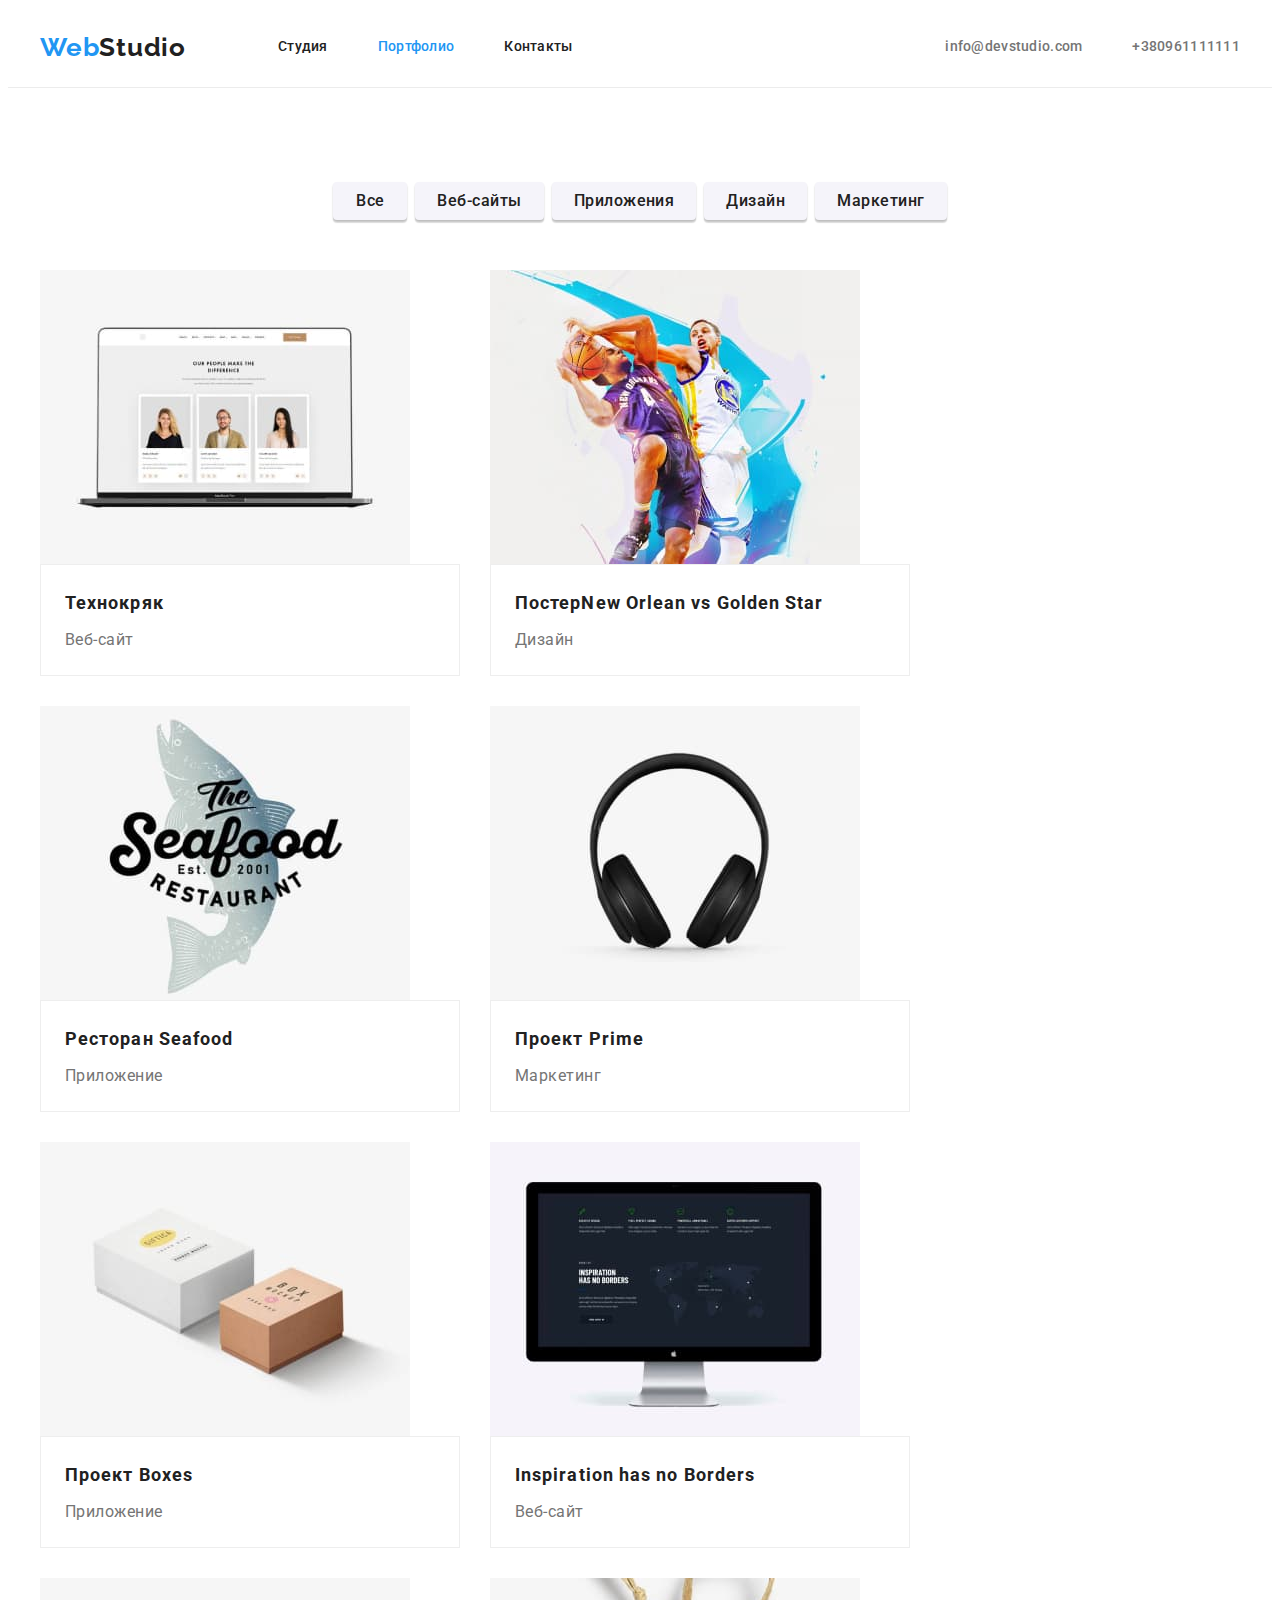
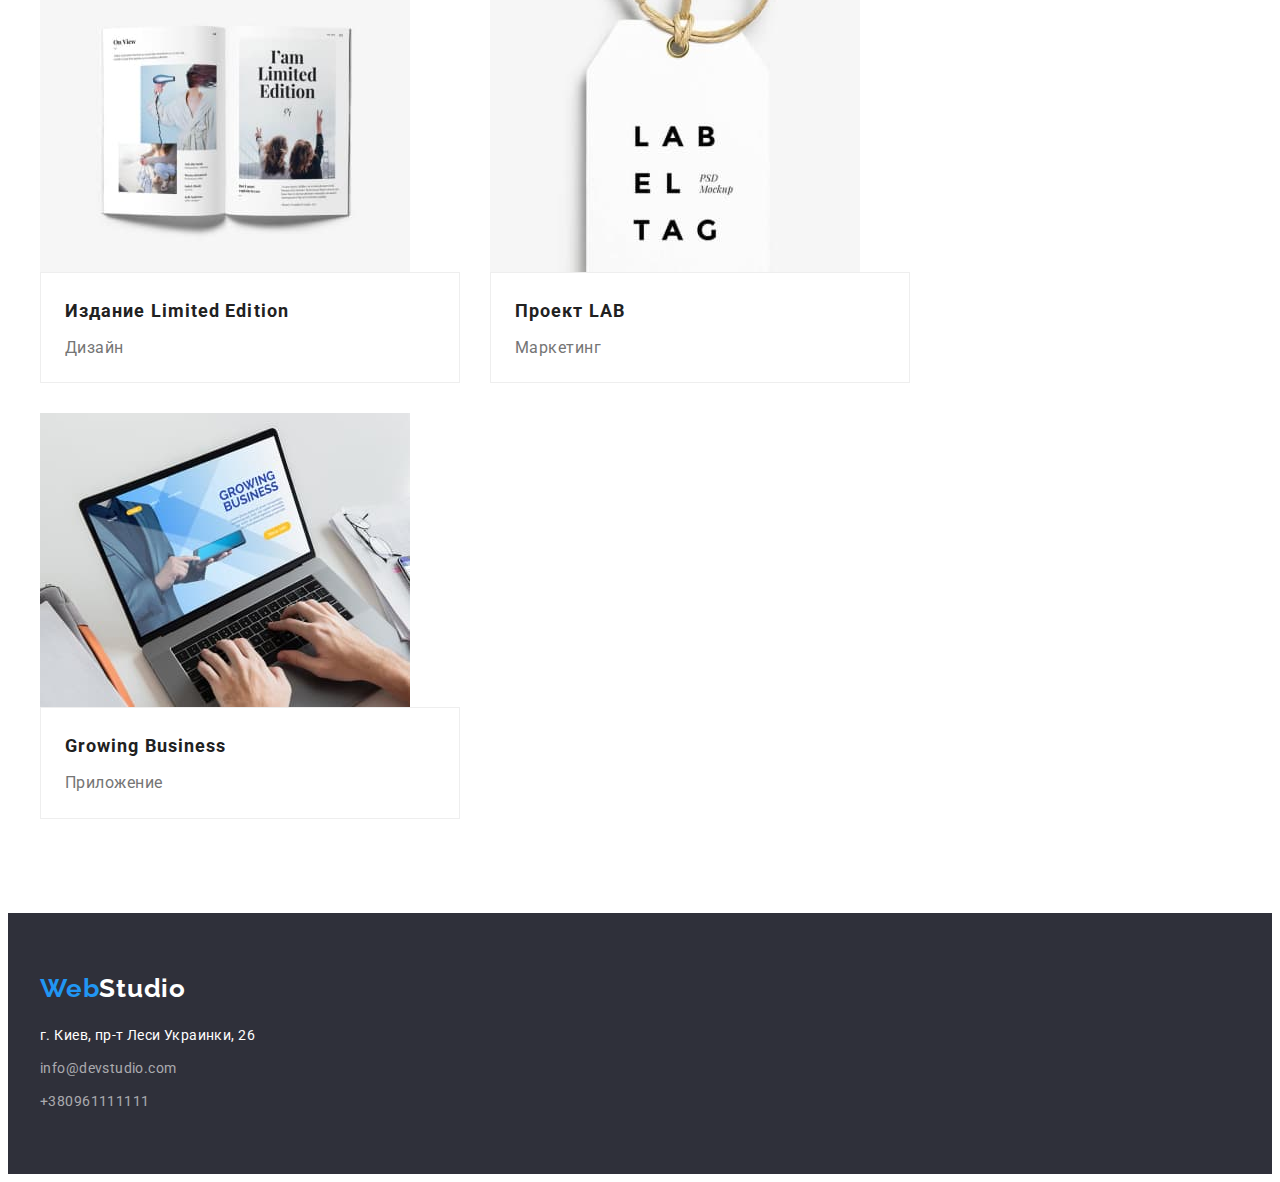
==== portfolio.html @ c09377e9 "end quality" ====
<!DOCTYPE html>
<html lang="ru">
  <head>
    <meta charset="UTF-8" />
    <meta http-equiv="X-UA-Compatible" content="IE=edge" />
    <meta name="viewport" content="width=device-width, initial-scale=1.0" />
    <title>Document</title>
    <link rel="preconnect" href="https://fonts.googleapis.com" />
    <link rel="preconnect" href="https://fonts.gstatic.com" crossorigin />
    <link
      href="https://fonts.googleapis.com/css2?family=Raleway:wght@700&family=Roboto:wght@400;500;700;900&display=swap"
      rel="stylesheet"
    />
    <link
      rel="stylesheet"
      href="https://cdnjs.cloudflare.com/ajax/libs/modern-normalize/1.1.0/modern-normalize.min.css"
      integrity="sha512-wpPYUAdjBVSE4KJnH1VR1HeZfpl1ub8YT/NKx4PuQ5NmX2tKuGu6U/JRp5y+Y8XG2tV+wKQpNHVUX03MfMFn9Q=="
      crossorigin="anonymous"
      referrerpolicy="no-referrer"
    />
    <link rel="stylesheet" href="./css/styles.css" />
  </head>
  <body>
    <header class="header">
      <div class="container header-container">
        <nav class="navigation">
          <a class="link logo-header" href="./index.html" hreflang="en">
            <span class="logo-style">Web</span>Studio
          </a>
          <ul class="list navigation-list">
            <li class="nav-list-item">
              <a class="link properties-link" href="./index.html"> Студия </a>
            </li>
            <li class="nav-list-item">
              <a class="link current properties-link" href="./portfolio.html"> Портфолио </a>
            </li>
            <li class="nav-list-item">
              <a class="link properties-link" href="#contacts">Контакты</a>
            </li>
          </ul>
        </nav>
        <ul class="list communication communication-list">
          <li>
            <a
              class="link communication-color-link communication-list-mailo properties-link"
              href="mailo:info@devstudio.com"
              >info@devstudio.com
            </a>
          </li>
          <li>
            <a class="link communication-color-link properties-link" href="tel:+380961111111"
              >+380961111111
            </a>
          </li>
        </ul>
      </div>
    </header>
    <main>
      <section class="section">
        <div class="container">
          <!--ФИЛЬТРЫ-->
          <h1 class="visually-hidden">Фильтр</h1>
          <ul class="list portfolio-filter-container">
            <li class="button-properties-list">
              <button class="portfolio-filter button-properties" type="button">Все</button>
            </li>
            <li class="button-properties-list">
              <button class="portfolio-filter button-properties" type="button">Веб-сайты</button>
            </li>
            <li class="button-properties-list">
              <button class="portfolio-filter button-properties" type="button">Приложения</button>
            </li>
            <li class="button-properties-list">
              <button class="portfolio-filter button-properties" type="button">Дизайн</button>
            </li>
            <li class="button-properties-list">
              <button class="portfolio-filter button-properties" type="button">Маркетинг</button>
            </li>
          </ul>
          <!--ПРИМЕРЫ РАБОТ-->
          <ul class="list portfolio-example-container">
            <li class="portfolio-example-element">
              <a class="link current portfolio-example-link" href="">
                <img
                  src="./images/portfolio1.jpg"
                  alt="Изображение ноутбука на котором открыта сраница сайта технокряк"
                  width="370"
                  height="294"
                />
                <div class="portfolio-work-example">
                  <h2 class="portfolio-work-example-header">Технокряк</h2>
                  <p class="portfolio-work-example-text">Веб-сайт</p>
                </div>
              </a>
            </li>
            <li class="portfolio-example-element">
              <a class="link current portfolio-example-link" href="">
                <img
                  src="./images/portfolio2.jpg"
                  alt="Изображение как двое мужчин играют в баскетбол"
                  width="370"
                  height="294"
                />
                <div class="portfolio-work-example">
                  <h2 class="portfolio-work-example-header">
                    Постер<span lang="en">New Orlean vs Golden Star</span>
                  </h2>
                  <p class="portfolio-work-example-text">Дизайн</p>
                </div>
              </a>
            </li>
            <li class="portfolio-example-element">
              <a class="link current portfolio-example-link" href="">
                <img
                  src="./images/portfolio3.jpg"
                  alt="Изображение рыбы с надписью названия ресторана"
                  width="370"
                  height="294"
                />
                <div class="portfolio-work-example">
                  <h2 class="portfolio-work-example-header">
                    Ресторан<span lang="en"> Seafood</span>
                  </h2>
                  <p class="portfolio-work-example-text">Приложение</p>
                </div>
              </a>
            </li>
            <li class="portfolio-example-element">
              <a class="link current portfolio-example-link" href="">
                <img
                  src="./images/portfolio4.jpg"
                  alt="Изображение наушников черного цвета"
                  width="370"
                  height="294"
                />
                <div class="portfolio-work-example">
                  <h2 class="portfolio-work-example-header">Проект<span lang="en"> Prime</span></h2>
                  <p class="portfolio-work-example-text">Маркетинг</p>
                </div>
              </a>
            </li>
            <li class="portfolio-example-element">
              <a class="link current portfolio-example-link" href="">
                <img
                  src="./images/portfolio5.jpg"
                  alt="Изображение двух бумажных коробок белого и коричневого цвета"
                  width="370"
                  height="294"
                />
                <div class="portfolio-work-example">
                  <h2 class="portfolio-work-example-header">Проект<span lang="en"> Boxes</span></h2>
                  <p class="portfolio-work-example-text">Приложение</p>
                </div>
              </a>
            </li>
            <li class="portfolio-example-element">
              <a class="link current portfolio-example-link" href="">
                <img
                  src="./images/portfolio6.jpg"
                  alt="Изображение монитора на котором открыт веб-сайт компании"
                  width="370"
                  height="294"
                />
                <div class="portfolio-work-example">
                  <h2 class="portfolio-work-example-header">
                    <span lang="en">Inspiration has no Borders</span>
                  </h2>
                  <p class="portfolio-work-example-text">Веб-сайт</p>
                </div>
              </a>
            </li>
            <li class="portfolio-example-element">
              <a class="link current portfolio-example-link" href="">
                <img
                  src="./images/portfolio7.jpg"
                  alt="Изображение расскрытой книги"
                  width="370"
                  height="294"
                />
                <div class="portfolio-work-example">
                  <h2 class="portfolio-work-example-header">
                    Издание<span lang="en"> Limited Edition</span>
                  </h2>
                  <p class="portfolio-work-example-text">Дизайн</p>
                </div>
              </a>
            </li>
            <li class="portfolio-example-element">
              <a class="link current portfolio-example-link" href="">
                <img
                  src="./images/portfolio8.jpg"
                  alt="Изображение бумажной бирки с надписью"
                  width="370"
                  height="294"
                />
                <div class="portfolio-work-example">
                  <h2 class="portfolio-work-example-header">Проект<span lang="en"> LAB</span></h2>
                  <p class="portfolio-work-example-text">Маркетинг</p>
                </div>
              </a>
            </li>
            <li class="portfolio-example-element">
              <a class="link current portfolio-example-link" href="">
                <img
                  src="./images/portfolio9.jpg"
                  alt="Изображение рук которые печатают на нойтбуке"
                  width="370"
                  height="294"
                />
                <div class="portfolio-work-example">
                  <h2 class="portfolio-work-example-header">
                    <span lang="en">Growing Business</span>
                  </h2>
                  <p class="portfolio-work-example-text">Приложение</p>
                </div>
              </a>
            </li>
          </ul>
        </div>
      </section>
    </main>
    <footer class="footer">
      <div class="container">
        <a class="link logo-footer" href="./index.html" hreflang="en">
          <span class="logo-style">Web</span>Studio
        </a>
        <address class="information" id="contacts">
          <ul class="list">
            <li class="address-list">
              <a
                class="link address-link"
                href="https://goo.gl/maps/MdQDLqu88i6RNA2y6"
                target="_blank"
                rel="noopener noreferrer"
                >г. Киев, пр-т Леси Украинки, 26
              </a>
            </li>
            <li class="address-list">
              <a class="link mailo-link" href="mailo:info@devstudio.com">info@devstudio.com </a>
            </li>
            <li class="address-list">
              <a class="link phone-link" href="tel:+380961111111">+380961111111 </a>
            </li>
          </ul>
        </address>
      </div>
    </footer>
  </body>
</html>
---- css/styles.css ----
/*-----СБРОС МАРКЕРОВ СО СПИСКОВ, ПОДЧЕРКИВАНИЯ ССЫЛОК, НАКЛОНА БУКВ В АДРЕСАХ-----*/
.list {
  list-style: none;
}
.link {
  text-decoration: none;
}
.current {
  color: #2196f3;
}
ul {
  list-style: none;
}
.button-properties:hover,
.button-properties:focus {
  color: white;
  background-color: #2196f3;
}
a {
  color: #212121;
  text-decoration: none;
}
address {
  font-style: normal;
  margin-top: 20px;
}

/*-----СБРОС СТИЛЕЙ БРАУЗЕРА-----*/
h1,
h2,
h3,
h4,
h5,
h6,
p {
  margin-top: 0;
  margin-bottom: 0;
}

ul,
ol {
  margin-top: 0;
  margin-bottom: 0;
  padding-left: 0;
}
img {
  display: block;
}

/*-----ОБЩИЕ БЛОЧНЫЕ СТИЛИ-----*/
.container {
  width: 1200px;
  margin-left: auto;
  margin-right: auto;
  padding-left: 15px;
  padding-right: 15px;
}
.section {
  padding: 94px 0;
}
.visually-hidden {
  position: absolute;
  width: 1px;
  height: 1px;
  margin: -1px;
  border: 0;
  padding: 0;
  white-space: nowrap;
  clip-path: inset(100%);
  clip: rect(0 0 0 0);
  overflow: hidden;
}

/*-----ПЕРЕМЕННЫЕ-----*/
:root {
  --font-family-primary: 'Roboto', sans-serif;
  --font-family-logo: 'Raleway', sans-serif;

  --color-accent: #2196f3;
  --color-theme-light-primary: #212121;
  --color-theme-light-secondary: #757575;
  --color-theme-dark-primary: #ffffff;
  --color-theme-dark-secondary: rgba(255; 255; 255; 0.6);

  --background-color-primary: #ffffff;
  --background-color-secondary: #2f303a;
  --background-color-button: #2196f3;
  --background-color-section-team: #f5f4fa;

  --latter-spacing-mean: 0.03em;
  --latter-spacing-minimum: 0.02em;
  --latter-spacing-maximum: 0.06em;
}

/*-----СТИЛИ, КОТОРЫЕ НАСЛЕДУЮТСЯ-----*/
body {
  font-family: var(--font-family-primary);
  font-size: 14px;
  background-color: var(--background-color-primary);
  letter-spacing: var(--latter-spacing-mean);
}

/*-----HEADER-----*/
.header {
  background: #ffffff;
  border-bottom-width: 1px;
  border-bottom-style: solid;
  border-bottom-color: #ececec;
  padding: 24px 0;
}
.header-container {
  display: flex;
  align-items: center;
}
.navigation {
  display: flex;
  align-items: center;
}
.logo-header {
  font-family: var(--font-family-logo);
  font-weight: 700;
  font-size: 26px;
  line-height: 1.19;
  letter-spacing: var(--latter-spacing-mean);
  color: #212121;
  margin-right: 92px;
}
.logo-style {
  color: #2196f3;
}
.navigation-list {
  font-weight: 500;
  line-height: 1.14;
  letter-spacing: var(--latter-spacing-minimum);
  color: var(--color-theme-light-primary);

  display: flex;
  align-items: center;
}
.nav-list-item:not(:last-child) {
  margin-right: 50px;
}

.communication {
  font-weight: 500;
  line-height: 1.14;
  letter-spacing: var(--latter-spacing-minimum);
}
.communication-list {
  display: flex;
  align-items: center;
  margin-left: auto;
}
.communication-list-mailo {
  margin-right: 50px;
}
.communication-color-link {
  color: var(--color-theme-light-secondary);
}
.properties-link:hover,
.properties-link:focus .properties-link:active {
  color: var(--color-accent);
}
/*-----СЕКЦИЯ HERO-----*/

.container-hiro {
  display: flex;
  flex-direction: column;
  background-color: var(--background-color-secondary);
  padding: 200px 0;
  justify-content: center;
  align-items: center;
  margin-left: auto;
  margin-right: auto;

  max-width: 1600px;
  min-height: 600px;
  background-image: linear-gradient(to right, rgba(47, 48, 58, 0.4), rgba(47, 48, 58, 0.4)),
    url('../images/hero.jpg');
  background-repeat: no-repeat;
  background-position: center;
  background-size: cover;
}
.headlines-hero {
  font-weight: 900;
  font-size: 44px;
  line-height: 1.36;
  text-align: center;
  letter-spacing: var(--latter-spacing-maximum);
  text-transform: uppercase;
  color: var(--color-theme-dark-primary);
  margin-bottom: 30px;
}
.button-hero {
  font-family: inherit;
  background: var(--background-color-button);
  box-shadow: 0px 4px 4px rgba(0, 0, 0, 0.15);
  border-radius: 4px;
  border-style: none;
  cursor: pointer;
}
.text-button-hero {
  padding: 10px 32px;
  font-weight: 700;
  font-size: 16px;
  line-height: 1.87;
  color: var(--color-theme-dark-primary);
  letter-spacing: var(--latter-spacing-maximum);
}

/*-----СЕКЦИЯ КАЧЕСТВА-----*/
.studio-section-quality {
  letter-spacing: var(--latter-spacing-mean);
}
.studio-quality-item {
  display: flex;
  align-items: center;
  flex-wrap: wrap;
}
.studio-quality-item-element {
  width: 270px;
  margin-right: 30px;
}
.studio-quality-item-element::before {
  display: block;
  content: '';
  height: 120px;
  margin-bottom: 30px;
  background-size: center;
  background-repeat: no-repeat;
  background-position: center;
  background-color: #f5f4fa;
  border-radius: 4px;
}
.icon-quality-antenna::before {
  background-image: url('../images/icons.svg/antenna.svg');
}
.icon-quality-clock::before {
  background-image: url('../images/icons.svg/clock.svg');
}
.icon-quality-diagram::before {
  background-image: url('../images/icons.svg/diagram.svg');
}
.icon-quality-astronaut::before {
  background-image: url('../images/icons.svg/astronaut.svg');
}
.studio-quality-item-element.studio-quality-item-element:last-child {
  margin-right: 0;
}
.studio-quality-list-header {
  font-weight: 700;
  font-size: 14px;
  line-height: 1.14;
  color: var(--color-theme-light-primary);
  text-transform: uppercase;
  margin-bottom: 10px;
}
.studio-quality-text {
  font-weight: 400;
  font-size: 14px;
  line-height: 1.71;
  color: var(--color-theme-light-secondary);
}

/*-----СЕКЦИЯ ЧЕМ МЫ ЗАНИМАЕМСЯ-----*/
.studio-section-competencies {
  padding-top: 0;
}
.studio-competencies-header {
  font-weight: 700;
  font-size: 36px;
  line-height: 1.67;
  text-align: center;
  letter-spacing: var(--latter-spacing-mean);
  color: var(--color-theme-light-primary);
  margin-bottom: 50px;
}
.studio-competencies-item {
  display: flex;
  align-items: center;
}
.studio-competencies-item-element {
  width: 370px;
  margin-right: 30px;
}
.studio-competencies-item-element:last-child {
  margin-right: 0;
}
/*-----СЕКЦИЯ НАША КОМАНДА-----*/
.studio-section-team {
  background-color: var(--background-color-section-team);
}
.studio-section-team-header {
  font-weight: 700;
  font-size: 36px;
  line-height: 1.17;
  text-align: center;
  letter-spacing: var(--latter-spacing-mean);
  color: var(--color-theme-light-primary);
  margin-bottom: 50px;
}
.studio-section-team-elements {
  display: flex;
  text-align: center;
  flex-wrap: wrap;
}
.studio-section-team-list {
  background: var(--background-color-primary);
  box-shadow: 0px 1px 3px rgba(0, 0, 0, 0.12), 0px 1px 1px rgba(0, 0, 0, 0.14),
    0px 2px 1px rgba(0, 0, 0, 0.2);
  border-radius: 0px 0px 4px 4px;
  width: 270px;
  margin-right: 30px;
}
.studio-section-team-list:last-child {
  margin-right: 0;
}
.studio-section-team-list-img {
  border-radius: 0px;
}
.studio-section-team-list-container {
  padding-top: 30px;
  padding-bottom: 30px;
}
.studio-section-team-list-header {
  font-weight: 500;
  font-size: 16px;
  line-height: 1.19;
  text-align: center;
  letter-spacing: var(--latter-spacing-mean);
  color: var(--color-theme-light-primary);
  margin-bottom: 10px;
}
.studio-section-team-list-text {
  font-weight: 400;
  font-size: 16px;
  line-height: 1.19;
  text-align: center;
  letter-spacing: var(--latter-spacing-mean);
  color: var(--color-theme-light-secondary);
}
/*-----FOOTER-----*/
.footer {
  background: #2f303a;
  padding: 60px 0;
}
.logo-footer {
  font-family: var(--font-family-logo);
  font-weight: 700;
  font-size: 26px;
  line-height: 1.19;
  letter-spacing: var(--latter-spacing-mean);
  color: #ffffff;
  margin-bottom: 20px;
}
.address-list:not(:last-child) {
  margin-bottom: 9px;
}
.address-link {
  font-family: var(--font-family-primary);
  letter-spacing: var(--latter-spacing-mean);
  font-weight: 400;
  font-size: 14px;
  line-height: 1.71;
  color: var(--color-theme-dark-primary);
}
.mailo-link,
.phone-link {
  font-family: var(--font-family-primary);
  letter-spacing: var(--latter-spacing-mean);
  font-weight: 400;
  font-size: 14px;
  line-height: 1.71;
  color: rgba(255, 255, 255, 0.6);
}

/*==============================PORTFOLIO=====================================*/

/*-----ФИЛЬТРЫ-----*/

.portfolio-filter-container {
  display: flex;
  justify-content: center;
  margin-bottom: 50px;
  flex-wrap: wrap;
}
.button-properties-list {
  margin-right: 8px;
}
.button-properties-list:last-child {
  margin-right: 0;
}
.portfolio-filter {
  font-family: var(--font-family-primary);
  font-weight: 500;
  font-size: 16px;
  line-height: 1.62;
  text-align: center;
  letter-spacing: var(--latter-spacing-mean);
  min-width: 74px;
  padding: 6px 22px;
  box-shadow: 0px 3px 1px rgba(0, 0, 0, 0.1), 0px 1px 2px rgba(0, 0, 0, 0.08),
    0px 2px 2px rgba(0, 0, 0, 0.12);
  border-radius: 4px;
  border: none;
  background-color: var(--background-color-section-team);
  color: #212121;
  cursor: pointer;
}
/*-----ПРИМЕРЫ РАБОТ-----*/
.portfolio-example-container {
  display: flex;
  flex-wrap: wrap;
  margin-left: -30px;
  margin-top: -30px;
}
.portfolio-example-element {
  flex-basis: calc(100% / 3 - 30px);
  margin-left: 30px;
  margin-top: 30px;
}
.portfolio-example-link {
  display: block;
}
.portfolio-work-example {
  justify-content: flex-start;
  padding: 20px 24px;
  background: #ffffff;
  border: 1px solid #eeeeee;
  width: 370px;
}
.portfolio-work-example-header {
  font-family: var(--font-family-primary);
  font-weight: 700;
  font-size: 18px;
  line-height: 2;
  letter-spacing: var(--latter-spacing-maximum);
  color: var(--color-theme-light-primary);
  margin-bottom: 4px;
}
.portfolio-work-example-text {
  font-family: var(--font-family-primary);
  font-weight: 400;
  font-size: 16px;
  line-height: 1.87;
  letter-spacing: var(--latter-spacing-mean);
  color: var(--color-theme-light-secondary);
}
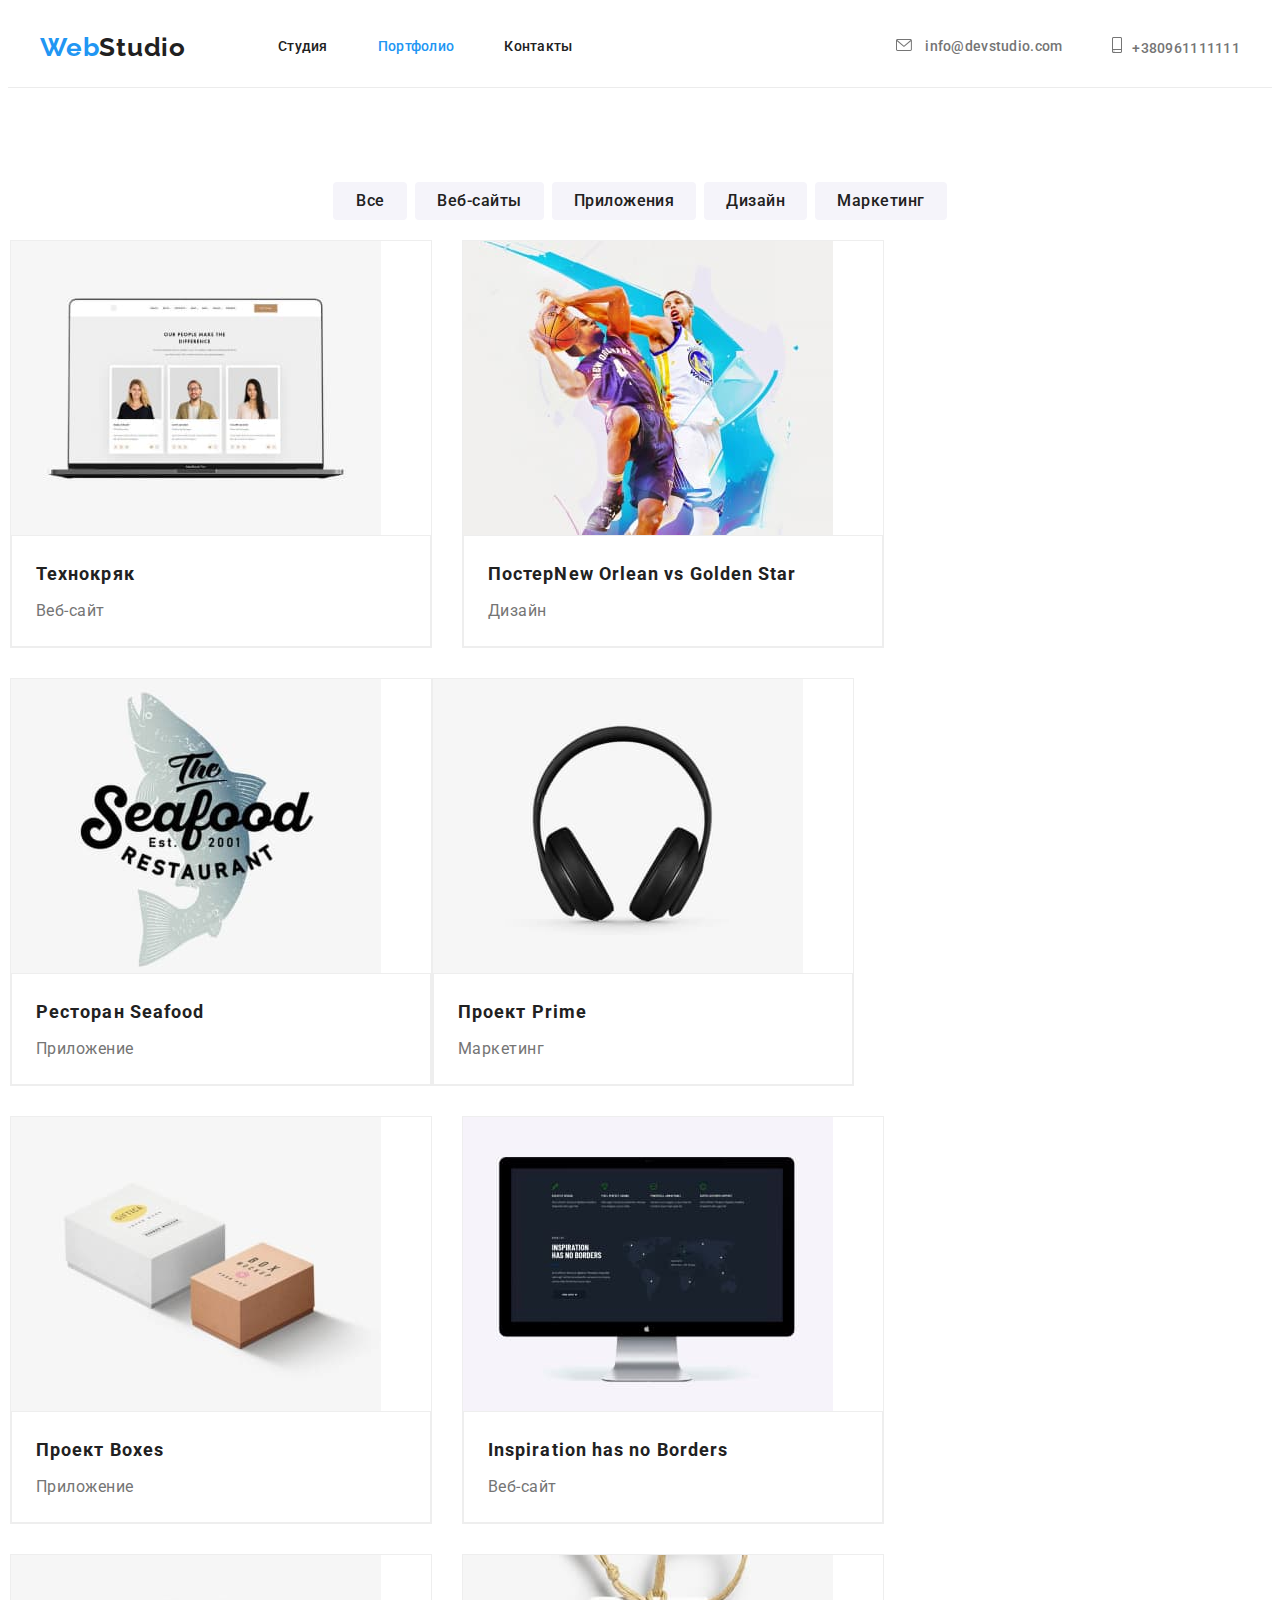
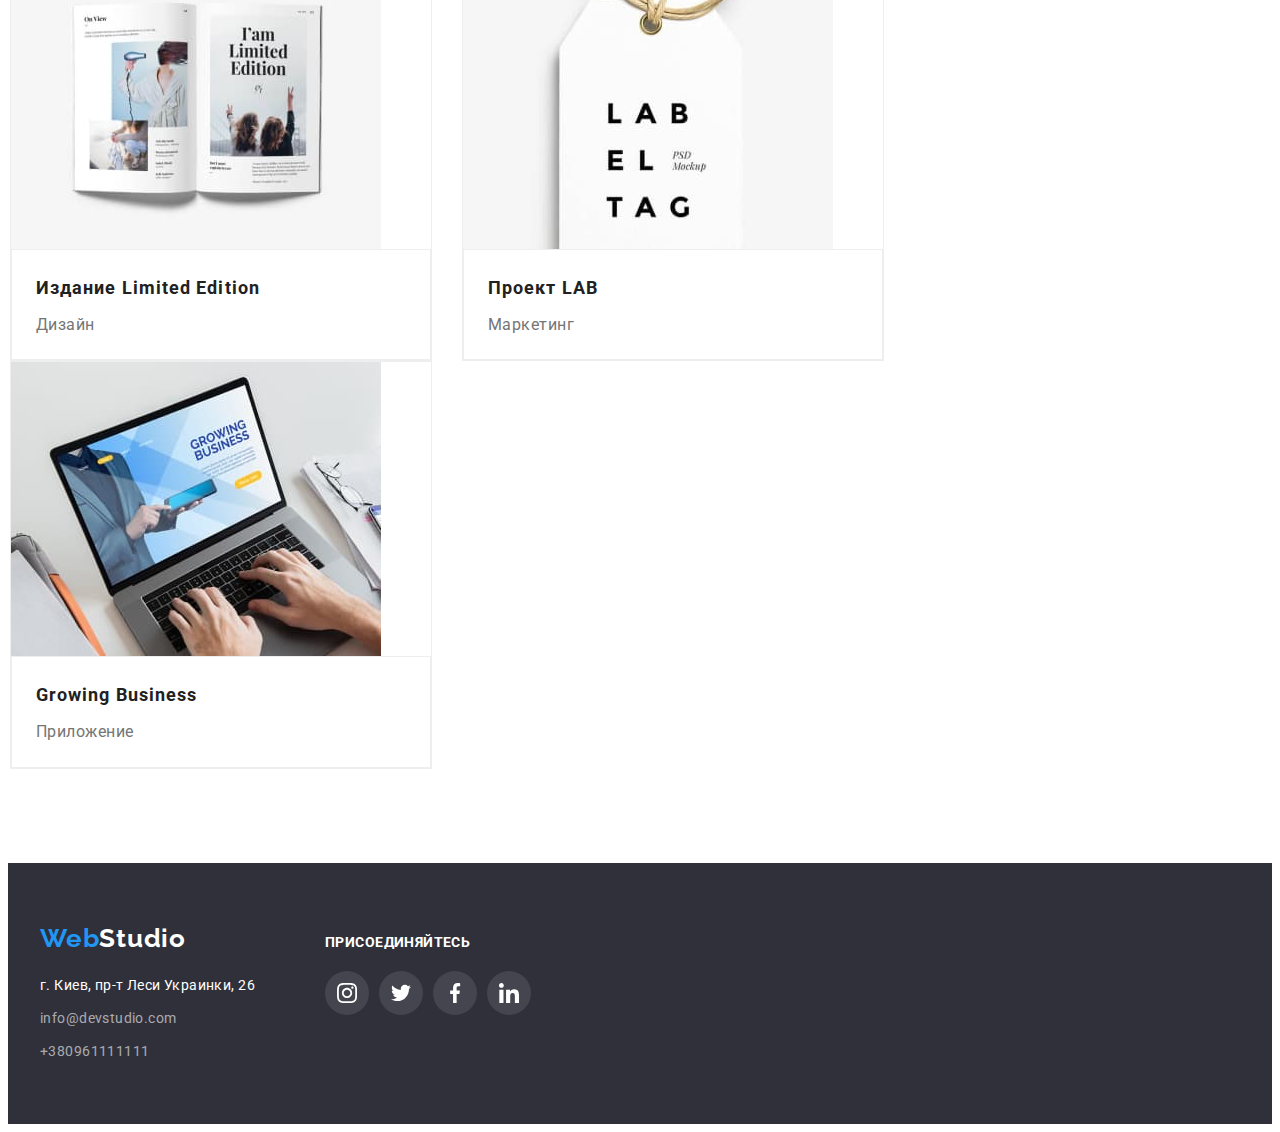
==== commit 74f60f2c: "portfolio-end" ====
--- a/portfolio.html
+++ b/portfolio.html
@@ -42,13 +42,19 @@
         <ul class="list communication communication-list">
           <li>
             <a
-              class="link communication-color-link communication-list-mailo properties-link"
+              class="link properties-link communication-color-link communication-list-mailo"
               href="mailo:info@devstudio.com"
-              >info@devstudio.com
+            >
+              <svg class="communication-icon" width="16" height="12">
+                <use href="./images/icons.svg#icon-envelope"></use>
+              </svg>
+              info@devstudio.com
             </a>
           </li>
           <li>
-            <a class="link communication-color-link properties-link" href="tel:+380961111111"
+            <a class="link properties-link communication-color-link" href="tel:+380961111111">
+              <svg class="communication-icon" width="10" height="16">
+                <use href="./images/icons.svg#icon-smartphone"></use></svg
               >+380961111111
             </a>
           </li>
@@ -220,29 +226,64 @@
       </section>
     </main>
     <footer class="footer">
-      <div class="container">
-        <a class="link logo-footer" href="./index.html" hreflang="en">
-          <span class="logo-style">Web</span>Studio
-        </a>
-        <address class="information" id="contacts">
-          <ul class="list">
-            <li class="address-list">
-              <a
-                class="link address-link"
-                href="https://goo.gl/maps/MdQDLqu88i6RNA2y6"
-                target="_blank"
-                rel="noopener noreferrer"
-                >г. Киев, пр-т Леси Украинки, 26
-              </a>
-            </li>
-            <li class="address-list">
-              <a class="link mailo-link" href="mailo:info@devstudio.com">info@devstudio.com </a>
-            </li>
-            <li class="address-list">
-              <a class="link phone-link" href="tel:+380961111111">+380961111111 </a>
-            </li>
-          </ul>
-        </address>
+      <div class="container foter-flex">
+        <div class="foter-information">
+          <a class="link logo-footer" href="./index.html" hreflang="en">
+            <span class="logo-style">Web</span>Studio
+          </a>
+          <address class="information" id="contacts">
+            <ul class="list">
+              <li class="address-list">
+                <a
+                  class="link address-link"
+                  href="https://goo.gl/maps/MdQDLqu88i6RNA2y6"
+                  target="_blank"
+                  rel="noopener noreferrer"
+                  >г. Киев, пр-т Леси Украинки, 26
+                </a>
+              </li>
+              <li class="address-list">
+                <a class="link mailo-link" href="mailo:info@devstudio.com">info@devstudio.com </a>
+              </li>
+              <li class="address-list">
+                <a class="link phone-link" href="tel:+380961111111">+380961111111 </a>
+              </li>
+            </ul>
+          </address>
+        </div>
+        <div class="footer-social-media">
+          <p class="studio-social-media" lang="ru">Присоединяйтесь</p>
+          <ul class="social-media-list list">
+            <li class="social-media-list-item">
+              <a class="social-media-list-link" href="">
+                <svg class="icon-social-media-list" width="20" height="20">
+                  <use href="./images/icons.svg#icon-instagram"></use>
+                </svg>
+              </a>
+            </li>
+            <li class="social-media-list-item">
+              <a class="social-media-list-link" href="">
+                <svg class="icon-social-media-list" width="20" height="20">
+                  <use href="./images/icons.svg#icon-twitter"></use>
+                </svg>
+              </a>
+            </li>
+            <li class="social-media-list-item">
+              <a class="social-media-list-link" href="">
+                <svg class="icon-social-media-list" width="20" height="20">
+                  <use href="./images/icons.svg#icon-facebook"></use>
+                </svg>
+              </a>
+            </li>
+            <li class="social-media-list-item">
+              <a class="social-media-list-link" href="">
+                <svg class="icon-social-media-list" width="20" height="20">
+                  <use href="./images/icons.svg#icon-linkedin"></use>
+                </svg>
+              </a>
+            </li>
+          </ul>
+        </div>
       </div>
     </footer>
   </body>
--- a/css/styles.css
+++ b/css/styles.css
@@ -133,7 +133,6 @@
   line-height: 1.14;
   letter-spacing: var(--latter-spacing-minimum);
   color: var(--color-theme-light-primary);
-
   display: flex;
   align-items: center;
 }
@@ -161,6 +160,17 @@
 .properties-link:focus .properties-link:active {
   color: var(--color-accent);
 }
+.communication-icon {
+  margin-right: 10px;
+  fill: var(--color-theme-light-secondary);
+}
+
+.properties-link:hover .communication-icon,
+.properties-link:focus .communication-icon,
+.properties-link:active .communication-icon {
+  fill: var(--color-accent);
+}
+
 /*-----СЕКЦИЯ HERO-----*/
 
 .container-hiro {
@@ -221,29 +231,17 @@
   width: 270px;
   margin-right: 30px;
 }
-.studio-quality-item-element::before {
-  display: block;
-  content: '';
+.icon-quality {
+  display: flex;
+  width: 270px;
   height: 120px;
   margin-bottom: 30px;
-  background-size: center;
-  background-repeat: no-repeat;
-  background-position: center;
+  align-items: center;
+  justify-content: center;
   background-color: #f5f4fa;
   border-radius: 4px;
 }
-.icon-quality-antenna::before {
-  background-image: url('../images/icons.svg/antenna.svg');
-}
-.icon-quality-clock::before {
-  background-image: url('../images/icons.svg/clock.svg');
-}
-.icon-quality-diagram::before {
-  background-image: url('../images/icons.svg/diagram.svg');
-}
-.icon-quality-astronaut::before {
-  background-image: url('../images/icons.svg/astronaut.svg');
-}
+
 .studio-quality-item-element.studio-quality-item-element:last-child {
   margin-right: 0;
 }
@@ -338,7 +336,89 @@
   text-align: center;
   letter-spacing: var(--latter-spacing-mean);
   color: var(--color-theme-light-secondary);
-}
+  margin-bottom: 16px;
+}
+.social-list {
+  display: flex;
+  justify-content: center;
+}
+.social-list-item:not(:last-child) {
+  margin-right: 10px;
+}
+.social-list-link {
+  display: flex;
+  align-items: center;
+  justify-content: center;
+  width: 44px;
+  height: 44px;
+  background-color: #ffffff;
+  border-radius: 50%;
+}
+.icon-social-list {
+  fill: var(--color-theme-light-secondary);
+}
+.social-list-link:hover .icon-social-list,
+.social-list-link:focus .icon-social-list {
+  fill: var(--background-color-primary);
+}
+.social-list-link:hover,
+.social-list-link:focus {
+  background-color: var(--color-accent);
+}
+/*-----СЕКЦИЯ ПОСТОЯННЫЕ КЛИЕНТЫ-----*/
+.studio-section-clients {
+  letter-spacing: var(--latter-spacing-mean);
+}
+.studio-section-clients-header {
+  font-weight: 700;
+  font-size: 36px;
+  line-height: 1.17;
+  text-align: center;
+  letter-spacing: var(--latter-spacing-mean);
+  color: var(--color-theme-light-primary);
+  margin-bottom: 50px;
+}
+.studio-clients-item {
+  display: flex;
+  align-items: center;
+  flex-wrap: wrap;
+}
+.studio-clients-item-element {
+  display: flex;
+  width: 170px;
+  height: 92px;
+  margin-right: 30px;
+  align-items: center;
+  justify-content: center;
+  border: 1px solid #afb1b8;
+  border-radius: 4px;
+}
+.studio-clients-item-element:last-child {
+  margin-right: 0;
+}
+.studio-clients-item-element:hover {
+  border: 1px solid var(--color-accent);
+}
+.icon-clients-list {
+  display: flex;
+  width: 106px;
+  height: 60px;
+  align-items: center;
+  justify-content: center;
+}
+.studio-clients-item-element.studio-clients-item-element:last-child {
+  margin-right: 0;
+}
+.icon-clients-list {
+  fill: var(--color-theme-light-secondary);
+}
+.icon-clients-list:hover,
+.icon-clients-list:focus {
+  fill: var(--color-accent);
+}
+
+/*-----FOOTER-----*/
+
 /*-----FOOTER-----*/
 .footer {
   background: #2f303a;
@@ -351,7 +431,6 @@
   line-height: 1.19;
   letter-spacing: var(--latter-spacing-mean);
   color: #ffffff;
-  margin-bottom: 20px;
 }
 .address-list:not(:last-child) {
   margin-bottom: 9px;
@@ -373,8 +452,56 @@
   line-height: 1.71;
   color: rgba(255, 255, 255, 0.6);
 }
-
-/*==============================PORTFOLIO=====================================*/
+.studio-social-media {
+  font-family: var(--font-family-primary);
+  font-style: bold;
+  font-weight: 700;
+  font-size: 14px;
+  line-height: 1.14;
+  letter-spacing: var(--color-theme-dark-primary);
+  text-transform: uppercase;
+  color: var(--color-theme-dark-primary);
+  margin-bottom: 20px;
+}
+.foter-flex {
+  display: flex;
+  align-items: flex-start;
+}
+.foter-information {
+  display: block;
+}
+.footer-social-media {
+  display: inline-block;
+  margin-left: 70px;
+  padding-top: 12px;
+}
+.social-media-list {
+  display: flex;
+}
+.social-media-list-item:not(:last-child) {
+  margin-right: 10px;
+}
+.social-media-list-link {
+  display: flex;
+  align-items: center;
+  justify-content: center;
+  width: 44px;
+  height: 44px;
+  background-color: rgba(255, 255, 255, 0.1);
+  border-radius: 50%;
+}
+.icon-social-media-list {
+  fill: rgba(255, 255, 255, 1);
+}
+.social-media-list-link:hover .icon-social-media-list,
+.social-media-list-link:focus .icon-social-media-list {
+  fill: var(--background-color-primary);
+}
+.social-media-list-link:hover,
+.social-media-list-link:focus {
+  background-color: var(--color-accent);
+}
+/*===========================PORTFOLIO=====================================*/
 
 /*-----ФИЛЬТРЫ-----*/
 
@@ -387,6 +514,7 @@
 .button-properties-list {
   margin-right: 8px;
 }
+
 .button-properties-list:last-child {
   margin-right: 0;
 }
@@ -399,14 +527,18 @@
   letter-spacing: var(--latter-spacing-mean);
   min-width: 74px;
   padding: 6px 22px;
-  box-shadow: 0px 3px 1px rgba(0, 0, 0, 0.1), 0px 1px 2px rgba(0, 0, 0, 0.08),
-    0px 2px 2px rgba(0, 0, 0, 0.12);
+
   border-radius: 4px;
   border: none;
   background-color: var(--background-color-section-team);
   color: #212121;
   cursor: pointer;
 }
+.portfolio-filter:hover,
+.portfolio-filter:focus {
+  box-shadow: 0px 3px 1px rgba(0, 0, 0, 0.1), 0px 1px 2px rgba(0, 0, 0, 0.08),
+    0px 2px 2px rgba(0, 0, 0, 0.12);
+}
 /*-----ПРИМЕРЫ РАБОТ-----*/
 .portfolio-example-container {
   display: flex;
@@ -414,10 +546,22 @@
   margin-left: -30px;
   margin-top: -30px;
 }
+
 .portfolio-example-element {
-  flex-basis: calc(100% / 3 - 30px);
-  margin-left: 30px;
-  margin-top: 30px;
+  fill: solid #ffffff;
+  border: 1px solid rgba(238, 238, 238, 1);
+}
+.portfolio-example-element:hover {
+  box-shadow: 1px 4px 6px 0px rgba(0, 0, 0, 0.16);
+  box-shadow: 0px 4px 4px 0px rgba(0, 0, 0, 0.06);
+  box-shadow: 0px 1px 1px 0px rgba(0, 0, 0, 0.12);
+  align: inside;
+}
+.portfolio-example-element:not(:nth-child(3n + 3)) {
+  margin-right: 30px;
+}
+.portfolio-example-element:not(:nth-last-child(-n + 3)) {
+  margin-bottom: 30px;
 }
 .portfolio-example-link {
   display: block;
